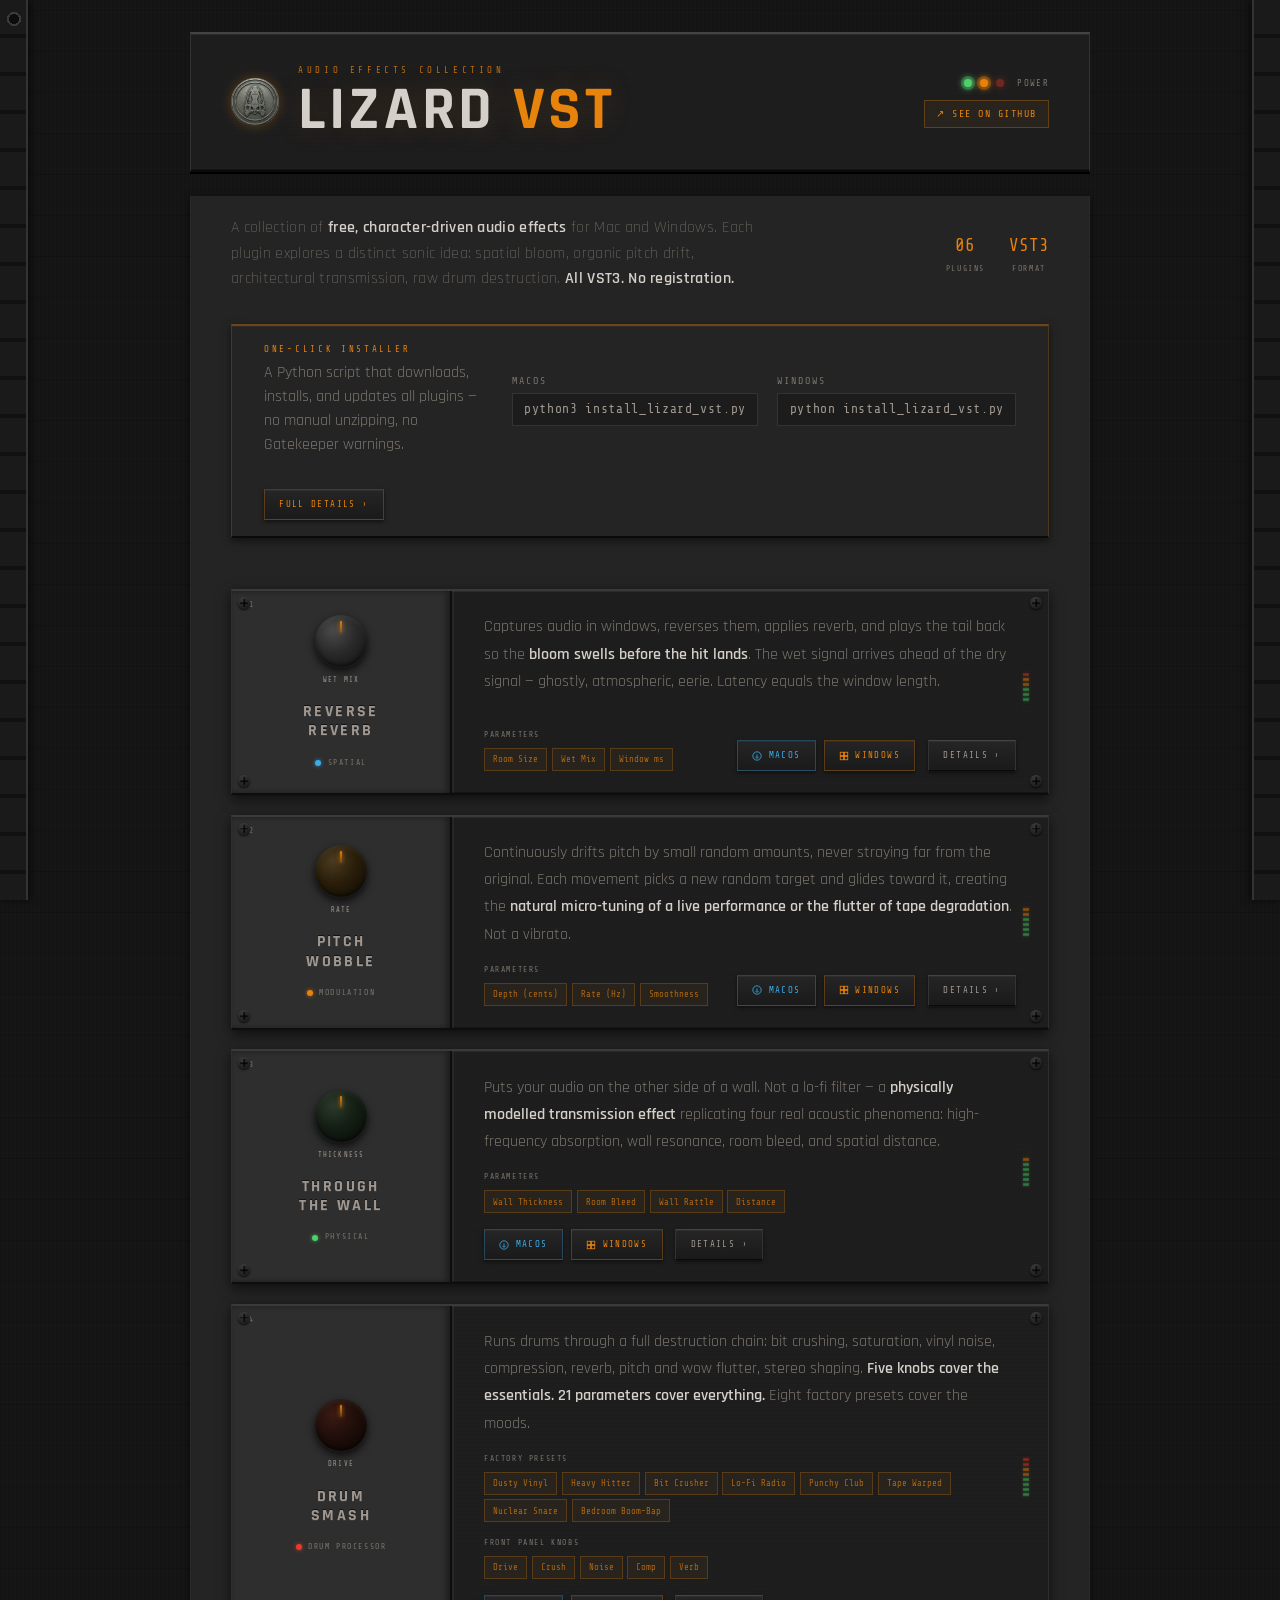
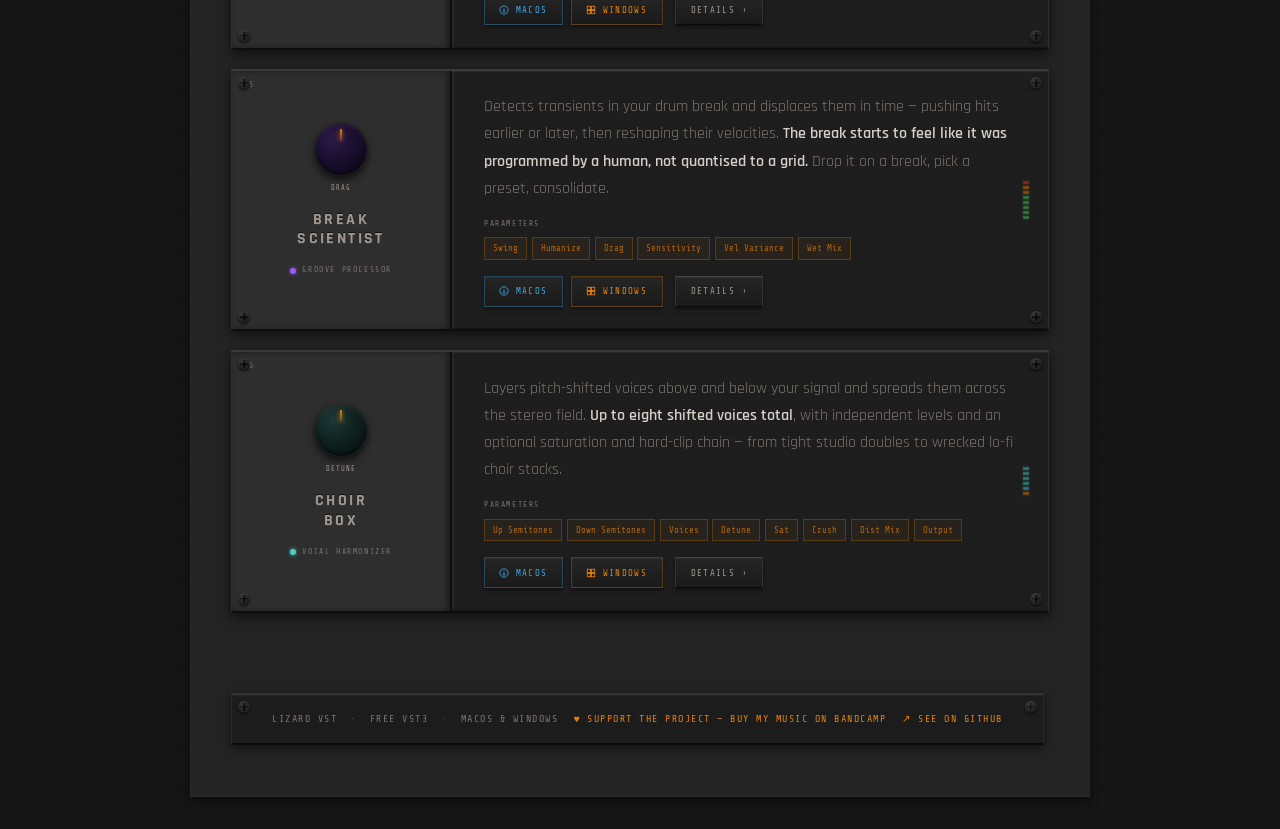
==== docs/index.html @ 20ef463e "docs: move GitHub Pages site from pages branch to docs/ on main Copies the site (index, per-plugin p" ====
<!DOCTYPE html>
<html lang="en">
<head>
  <meta charset="UTF-8" />
  <meta name="viewport" content="width=device-width, initial-scale=1.0" />
  <title>Lizard VST — Audio Effects</title>
  <link rel="preconnect" href="https://fonts.googleapis.com">
  <link href="https://fonts.googleapis.com/css2?family=Rajdhani:wght@300;400;500;600;700&family=Share+Tech+Mono&display=swap" rel="stylesheet">
  <link rel="icon" type="image/x-icon" href="assets/favicon-32.png">
  <link rel="stylesheet" href="shared.css">
  <style>
    header { margin: 2rem 0 1.5rem; }
  </style>
</head>
<body>
<div class="page">

  <header>
    <div class="nameplate">
      <div class="brand" style="display:flex;flex-direction:row;align-items:center;gap:1.2rem;">
        <img src="assets/logo.png" alt="Lizard VST" class="logo-img">
        <div style="display:flex;flex-direction:column;gap:0.2rem;">
          <span class="brand-eyebrow">Audio Effects Collection</span>
          <span class="brand-name">LIZARD<span> VST</span></span>
        </div>
      </div>
      <div class="header-right">
        <div class="led-cluster">
          <div class="led green blink"></div>
          <div class="led amber blink2"></div>
          <div class="led red"></div>
          <span style="font-family:var(--mono);font-size:9px;letter-spacing:0.15em;color:var(--text-dim);margin-left:0.3rem;">POWER</span>
        </div>
        <a class="header-link" href="https://github.com/Ricardo-Silva91/vst_playground" target="_blank">&#8599; See on GitHub</a>
      </div>
    </div>
  </header>

  <div class="intro-strip">
    <p class="intro-text">
      A collection of <strong>free, character-driven audio effects</strong> for Mac and Windows.
      Each plugin explores a distinct sonic idea: spatial bloom, organic pitch drift, architectural transmission, raw drum destruction.
      <strong>All VST3. No registration.</strong>
    </p>
    <div class="spec-row">
      <div class="spec"><span class="spec-val">06</span><span class="spec-label">Plugins</span></div>
      <div class="spec"><span class="spec-val">VST3</span><span class="spec-label">Format</span></div>
  </div>

  <div class="installer-strip">
    <div class="installer-strip-left">
      <span class="installer-strip-label">One-click installer</span>
      <span class="installer-strip-desc">A Python script that downloads, installs, and updates all plugins — no manual unzipping, no Gatekeeper warnings.</span>
    </div>
    <div class="installer-strip-cmds">
      <div class="installer-cmd"><span class="installer-cmd-os">macOS</span><code>python3 install_lizard_vst.py</code></div>
      <div class="installer-cmd"><span class="installer-cmd-os">Windows</span><code>python install_lizard_vst.py</code></div>
    </div>
    <a class="dl-btn" href="install.html" style="color:var(--led-amber);border-color:rgba(232,130,10,0.3);white-space:nowrap;align-self:center;">Full details &#8250;</a>
  </div>

  <div class="modules">

    <!-- REVERSE REVERB -->
    <div class="module">
      <div class="screw tl"></div><div class="screw tr"></div>
      <div class="screw bl"></div><div class="screw br"></div>
      <div class="module-inner">
        <div class="module-face" data-num="01">
          <div class="knob-wrap">
            <div class="knob"></div>
            <span class="knob-label">Wet Mix</span>
          </div>
          <div class="module-name-wrap">
            <div class="module-name">Reverse<br>Reverb</div>
          </div>
          <div class="cat-badge">
            <div class="cat-dot" style="background:var(--led-blue);box-shadow:0 0 4px rgba(58,172,232,0.7);"></div>
            Spatial
          </div>
        </div>
        <div class="module-content">
          <p class="module-desc">
            Captures audio in windows, reverses them, applies reverb, and plays the tail back so the <strong>bloom swells before the hit lands</strong>. The wet signal arrives ahead of the dry signal — ghostly, atmospheric, eerie. Latency equals the window length.
          </p>
          <div class="module-bottom">
            <div class="params-group">
              <p class="params-label">Parameters</p>
              <div class="params">
                <span class="param">Room Size</span>
                <span class="param">Wet Mix</span>
                <span class="param">Window ms</span>
              </div>
            </div>
            <div class="dl-row">
              <a class="dl-btn mac" href="https://github.com/Ricardo-Silva91/vst_playground/releases/download/reverse_reverb-latest/reverse_reverb.vst3_Mac.zip">
                <svg width="10" height="10" viewBox="0 0 24 24" fill="none" stroke="currentColor" stroke-width="2"><path d="M12 2a10 10 0 1 1 0 20A10 10 0 0 1 12 2z"/><path d="M12 8v8M8 14l4 4 4-4"/></svg>macOS
              </a>
              <a class="dl-btn win" href="https://github.com/Ricardo-Silva91/vst_playground/releases/download/reverse_reverb-latest/reverse_reverb.vst3_Windows.zip">
                <svg width="10" height="10" viewBox="0 0 24 24" fill="none" stroke="currentColor" stroke-width="2"><rect x="3" y="3" width="8" height="8"/><rect x="13" y="3" width="8" height="8"/><rect x="3" y="13" width="8" height="8"/><rect x="13" y="13" width="8" height="8"/></svg>Windows
              </a>
              <a class="dl-btn" href="reverse_reverb.html" style="color:var(--silk);margin-left:0.3rem;">Details &#8250;</a>
            </div>
          </div>
        </div>
      </div>
      <div class="vu-wrap">
        <div class="vu-seg on-red"></div>
        <div class="vu-seg on-amber"></div>
        <div class="vu-seg on-amber"></div>
        <div class="vu-seg on-green"></div>
        <div class="vu-seg on-green"></div>
        <div class="vu-seg on-green"></div>
        <div class="vu-seg"></div>
        <div class="vu-seg"></div>
      </div>
    </div>

    <!-- PITCH WOBBLE -->
    <div class="module">
      <div class="screw tl"></div><div class="screw tr"></div>
      <div class="screw bl"></div><div class="screw br"></div>
      <div class="module-inner">
        <div class="module-face" data-num="02">
          <div class="knob-wrap">
            <div class="knob" style="background:radial-gradient(circle at 35% 30%,#4a3a20 0%,#2a1e0a 45%,#0d0a04 100%);"></div>
            <span class="knob-label">Rate</span>
          </div>
          <div class="module-name-wrap">
            <div class="module-name">Pitch<br>Wobble</div>
          </div>
          <div class="cat-badge">
            <div class="cat-dot" style="background:var(--led-amber);box-shadow:0 0 4px rgba(232,130,10,0.7);"></div>
            Modulation
          </div>
        </div>
        <div class="module-content">
          <p class="module-desc">
            Continuously drifts pitch by small random amounts, never straying far from the original. Each movement picks a new random target and glides toward it, creating the <strong>natural micro-tuning of a live performance or the flutter of tape degradation</strong>. Not a vibrato.
          </p>
          <div class="module-bottom">
            <div class="params-group">
              <p class="params-label">Parameters</p>
              <div class="params">
                <span class="param">Depth (cents)</span>
                <span class="param">Rate (Hz)</span>
                <span class="param">Smoothness</span>
              </div>
            </div>
            <div class="dl-row">
              <a class="dl-btn mac" href="https://github.com/Ricardo-Silva91/vst_playground/releases/download/pitch_wobble-latest/pitch_wobble.vst3_Mac.zip">
                <svg width="10" height="10" viewBox="0 0 24 24" fill="none" stroke="currentColor" stroke-width="2"><path d="M12 2a10 10 0 1 1 0 20A10 10 0 0 1 12 2z"/><path d="M12 8v8M8 14l4 4 4-4"/></svg>macOS
              </a>
              <a class="dl-btn win" href="https://github.com/Ricardo-Silva91/vst_playground/releases/download/pitch_wobble-latest/pitch_wobble.vst3_Windows.zip">
                <svg width="10" height="10" viewBox="0 0 24 24" fill="none" stroke="currentColor" stroke-width="2"><rect x="3" y="3" width="8" height="8"/><rect x="13" y="3" width="8" height="8"/><rect x="3" y="13" width="8" height="8"/><rect x="13" y="13" width="8" height="8"/></svg>Windows
              </a>
              <a class="dl-btn" href="pitch_wobble.html" style="color:var(--silk);margin-left:0.3rem;">Details &#8250;</a>
            </div>
          </div>
        </div>
      </div>
      <div class="vu-wrap">
        <div class="vu-seg"></div>
        <div class="vu-seg on-amber"></div>
        <div class="vu-seg on-amber"></div>
        <div class="vu-seg on-green"></div>
        <div class="vu-seg on-green"></div>
        <div class="vu-seg on-green"></div>
        <div class="vu-seg on-green"></div>
        <div class="vu-seg"></div>
      </div>
    </div>

    <!-- THROUGH THE WALL -->
    <div class="module">
      <div class="screw tl"></div><div class="screw tr"></div>
      <div class="screw bl"></div><div class="screw br"></div>
      <div class="module-inner">
        <div class="module-face" data-num="03">
          <div class="knob-wrap">
            <div class="knob" style="background:radial-gradient(circle at 35% 30%,#2a3a2a 0%,#141e14 45%,#060c06 100%);"></div>
            <span class="knob-label">Thickness</span>
          </div>
          <div class="module-name-wrap">
            <div class="module-name">Through<br>the Wall</div>
          </div>
          <div class="cat-badge">
            <div class="cat-dot" style="background:var(--led-green);box-shadow:0 0 4px rgba(78,207,106,0.7);"></div>
            Physical
          </div>
        </div>
        <div class="module-content">
          <p class="module-desc">
            Puts your audio on the other side of a wall. Not a lo-fi filter — a <strong>physically modelled transmission effect</strong> replicating four real acoustic phenomena: high-frequency absorption, wall resonance, room bleed, and spatial distance.
          </p>
          <div class="module-bottom">
            <div class="params-group">
              <p class="params-label">Parameters</p>
              <div class="params">
                <span class="param">Wall Thickness</span>
                <span class="param">Room Bleed</span>
                <span class="param">Wall Rattle</span>
                <span class="param">Distance</span>
              </div>
            </div>
            <div class="dl-row">
              <a class="dl-btn mac" href="https://github.com/Ricardo-Silva91/vst_playground/releases/download/through_the_wall-latest/Through_The_Wall.vst3_Mac.zip">
                <svg width="10" height="10" viewBox="0 0 24 24" fill="none" stroke="currentColor" stroke-width="2"><path d="M12 2a10 10 0 1 1 0 20A10 10 0 0 1 12 2z"/><path d="M12 8v8M8 14l4 4 4-4"/></svg>macOS
              </a>
              <a class="dl-btn win" href="https://github.com/Ricardo-Silva91/vst_playground/releases/download/through_the_wall-latest/Through_The_Wall.vst3_Windows.zip">
                <svg width="10" height="10" viewBox="0 0 24 24" fill="none" stroke="currentColor" stroke-width="2"><rect x="3" y="3" width="8" height="8"/><rect x="13" y="3" width="8" height="8"/><rect x="3" y="13" width="8" height="8"/><rect x="13" y="13" width="8" height="8"/></svg>Windows
              </a>
              <a class="dl-btn" href="through_the_wall.html" style="color:var(--silk);margin-left:0.3rem;">Details &#8250;</a>
            </div>
          </div>
        </div>
      </div>
      <div class="vu-wrap">
        <div class="vu-seg"></div>
        <div class="vu-seg"></div>
        <div class="vu-seg on-amber"></div>
        <div class="vu-seg on-green"></div>
        <div class="vu-seg on-green"></div>
        <div class="vu-seg on-green"></div>
        <div class="vu-seg on-green"></div>
        <div class="vu-seg on-green"></div>
      </div>
    </div>

    <!-- DRUM SMASH -->
    <div class="module">
      <div class="screw tl"></div><div class="screw tr"></div>
      <div class="screw bl"></div><div class="screw br"></div>
      <div class="module-inner">
        <div class="module-face" data-num="04">
          <div class="knob-wrap">
            <div class="knob" style="background:radial-gradient(circle at 35% 30%,#3a1a14 0%,#200e0a 45%,#0a0504 100%);"></div>
            <span class="knob-label">Drive</span>
          </div>
          <div class="module-name-wrap">
            <div class="module-name">Drum<br>Smash</div>
          </div>
          <div class="cat-badge">
            <div class="cat-dot" style="background:var(--led-red);box-shadow:0 0 4px rgba(232,58,42,0.8);"></div>
            Drum Processor
          </div>
        </div>
        <div class="module-content">
          <p class="module-desc">
            Runs drums through a full destruction chain: bit crushing, saturation, vinyl noise, compression, reverb, pitch and wow flutter, stereo shaping. <strong>Five knobs cover the essentials. 21 parameters cover everything.</strong> Eight factory presets cover the moods.
          </p>
          <div class="module-bottom">
            <div class="params-group">
              <p class="params-label">Factory Presets</p>
              <div class="presets">
                <span class="preset">Dusty Vinyl</span>
                <span class="preset">Heavy Hitter</span>
                <span class="preset">Bit Crusher</span>
                <span class="preset">Lo-Fi Radio</span>
                <span class="preset">Punchy Club</span>
                <span class="preset">Tape Warped</span>
                <span class="preset">Nuclear Snare</span>
                <span class="preset">Bedroom Boom-Bap</span>
              </div>
              <p class="params-label" style="margin-top:0.5rem;">Front Panel Knobs</p>
              <div class="params">
                <span class="param">Drive</span>
                <span class="param">Crush</span>
                <span class="param">Noise</span>
                <span class="param">Comp</span>
                <span class="param">Verb</span>
              </div>
            </div>
            <div class="dl-row">
              <a class="dl-btn mac" href="https://github.com/Ricardo-Silva91/vst_playground/releases/download/drum_smash-latest/Drum_Smash.vst3_Mac.zip">
                <svg width="10" height="10" viewBox="0 0 24 24" fill="none" stroke="currentColor" stroke-width="2"><path d="M12 2a10 10 0 1 1 0 20A10 10 0 0 1 12 2z"/><path d="M12 8v8M8 14l4 4 4-4"/></svg>macOS
              </a>
              <a class="dl-btn win" href="https://github.com/Ricardo-Silva91/vst_playground/releases/download/drum_smash-latest/Drum_Smash.vst3_Windows.zip">
                <svg width="10" height="10" viewBox="0 0 24 24" fill="none" stroke="currentColor" stroke-width="2"><rect x="3" y="3" width="8" height="8"/><rect x="13" y="3" width="8" height="8"/><rect x="3" y="13" width="8" height="8"/><rect x="13" y="13" width="8" height="8"/></svg>Windows
              </a>
              <a class="dl-btn" href="drum_smash.html" style="color:var(--silk);margin-left:0.3rem;">Details &#8250;</a>
            </div>
          </div>
        </div>
      </div>
      <div class="vu-wrap">
        <div class="vu-seg on-red"></div>
        <div class="vu-seg on-red"></div>
        <div class="vu-seg on-amber"></div>
        <div class="vu-seg on-amber"></div>
        <div class="vu-seg on-green"></div>
        <div class="vu-seg on-green"></div>
        <div class="vu-seg on-green"></div>
        <div class="vu-seg on-green"></div>
      </div>
    </div>

    <!-- BREAK SCIENTIST -->
    <div class="module">
      <div class="screw tl"></div><div class="screw tr"></div>
      <div class="screw bl"></div><div class="screw br"></div>
      <div class="module-inner">
        <div class="module-face" data-num="05">
          <div class="knob-wrap">
            <div class="knob" style="background:radial-gradient(circle at 35% 30%,#2e1a4a 0%,#1a0e2e 45%,#0a0614 100%);"></div>
            <span class="knob-label">Drag</span>
          </div>
          <div class="module-name-wrap">
            <div class="module-name">Break<br>Scientist</div>
          </div>
          <div class="cat-badge">
            <div class="cat-dot" style="background:#9b59f5;box-shadow:0 0 4px rgba(155,89,245,0.8);"></div>
            Groove Processor
          </div>
        </div>
        <div class="module-content">
          <p class="module-desc">
            Detects transients in your drum break and displaces them in time — pushing hits earlier or later, then reshaping their velocities. <strong>The break starts to feel like it was programmed by a human, not quantised to a grid.</strong> Drop it on a break, pick a preset, consolidate.
          </p>
          <div class="module-bottom">
            <div class="params-group">
              <p class="params-label">Parameters</p>
              <div class="params">
                <span class="param">Swing</span>
                <span class="param">Humanize</span>
                <span class="param">Drag</span>
                <span class="param">Sensitivity</span>
                <span class="param">Vel Variance</span>
                <span class="param">Wet Mix</span>
              </div>
            </div>
            <div class="dl-row">
              <a class="dl-btn mac" href="https://github.com/Ricardo-Silva91/vst_playground/releases/download/break_scientist-latest/Break_Scientist.vst3_Mac.zip">
                <svg width="10" height="10" viewBox="0 0 24 24" fill="none" stroke="currentColor" stroke-width="2"><path d="M12 2a10 10 0 1 1 0 20A10 10 0 0 1 12 2z"/><path d="M12 8v8M8 14l4 4 4-4"/></svg>macOS
              </a>
              <a class="dl-btn win" href="https://github.com/Ricardo-Silva91/vst_playground/releases/download/break_scientist-latest/Break_Scientist.vst3_Windows.zip">
                <svg width="10" height="10" viewBox="0 0 24 24" fill="none" stroke="currentColor" stroke-width="2"><rect x="3" y="3" width="8" height="8"/><rect x="13" y="3" width="8" height="8"/><rect x="3" y="13" width="8" height="8"/><rect x="13" y="13" width="8" height="8"/></svg>Windows
              </a>
              <a class="dl-btn" href="break_scientist.html" style="color:var(--silk);margin-left:0.3rem;">Details &#8250;</a>
            </div>
          </div>
        </div>
      </div>
      <div class="vu-wrap">
        <div class="vu-seg on-red"></div>
        <div class="vu-seg on-amber"></div>
        <div class="vu-seg on-amber"></div>
        <div class="vu-seg on-green"></div>
        <div class="vu-seg on-green"></div>
        <div class="vu-seg on-green"></div>
        <div class="vu-seg on-green"></div>
        <div class="vu-seg on-green"></div>
      </div>
    </div>


    <!-- CHOIR BOX -->
    <div class="module">
      <div class="screw tl"></div><div class="screw tr"></div>
      <div class="screw bl"></div><div class="screw br"></div>
      <div class="module-inner">
        <div class="module-face" data-num="06">
          <div class="knob-wrap">
            <div class="knob" style="background:radial-gradient(circle at 35% 30%,#1e3a38 0%,#0f211f 45%,#050f0e 100%);"></div>
            <span class="knob-label">Detune</span>
          </div>
          <div class="module-name-wrap">
            <div class="module-name">Choir<br>Box</div>
          </div>
          <div class="cat-badge">
            <div class="cat-dot" style="background:#4ecdc4;box-shadow:0 0 4px rgba(78,205,196,0.8);"></div>
            Vocal Harmonizer
          </div>
        </div>
        <div class="module-content">
          <p class="module-desc">
            Layers pitch-shifted voices above and below your signal and spreads them across the stereo field. <strong>Up to eight shifted voices total</strong>, with independent levels and an optional saturation and hard-clip chain — from tight studio doubles to wrecked lo-fi choir stacks.
          </p>
          <div class="module-bottom">
            <div class="params-group">
              <p class="params-label">Parameters</p>
              <div class="params">
                <span class="param">Up Semitones</span>
                <span class="param">Down Semitones</span>
                <span class="param">Voices</span>
                <span class="param">Detune</span>
                <span class="param">Sat</span>
                <span class="param">Crush</span>
                <span class="param">Dist Mix</span>
                <span class="param">Output</span>
              </div>
            </div>
            <div class="dl-row">
              <a class="dl-btn mac" href="https://github.com/Ricardo-Silva91/vst_playground/releases/download/choir_box-latest/Choir_Box.vst3_Mac.zip">
                <svg width="10" height="10" viewBox="0 0 24 24" fill="none" stroke="currentColor" stroke-width="2"><path d="M12 2a10 10 0 1 1 0 20A10 10 0 0 1 12 2z"/><path d="M12 8v8M8 14l4 4 4-4"/></svg>macOS
              </a>
              <a class="dl-btn win" href="https://github.com/Ricardo-Silva91/vst_playground/releases/download/choir_box-latest/Choir_Box.vst3_Windows.zip">
                <svg width="10" height="10" viewBox="0 0 24 24" fill="none" stroke="currentColor" stroke-width="2"><rect x="3" y="3" width="8" height="8"/><rect x="13" y="3" width="8" height="8"/><rect x="3" y="13" width="8" height="8"/><rect x="13" y="13" width="8" height="8"/></svg>Windows
              </a>
              <a class="dl-btn" href="choir_box.html" style="color:var(--silk);margin-left:0.3rem;">Details &#8250;</a>
            </div>
          </div>
        </div>
      </div>
      <div class="vu-wrap">
        <div class="vu-seg"></div>
        <div class="vu-seg" style="background:#4ecdc4;box-shadow:0 0 3px rgba(78,205,196,0.6);border-color:#3aafa8;"></div>
        <div class="vu-seg" style="background:#4ecdc4;box-shadow:0 0 3px rgba(78,205,196,0.6);border-color:#3aafa8;"></div>
        <div class="vu-seg" style="background:#4ecdc4;box-shadow:0 0 3px rgba(78,205,196,0.6);border-color:#3aafa8;"></div>
        <div class="vu-seg" style="background:#4ecdc4;box-shadow:0 0 3px rgba(78,205,196,0.6);border-color:#3aafa8;"></div>
        <div class="vu-seg" style="background:#4ecdc4;box-shadow:0 0 3px rgba(78,205,196,0.6);border-color:#3aafa8;"></div>
        <div class="vu-seg on-amber"></div>
        <div class="vu-seg"></div>
      </div>
    </div>

  </div><!-- /modules -->

  <footer>
    <div class="screw tl"></div><div class="screw tr"></div>
    <span class="footer-text">Lizard VST &nbsp;&#183;&nbsp; Free VST3 &nbsp;&#183;&nbsp; macOS &amp; Windows</span>
    <a class="footer-link" href="https://mrgloomy.bandcamp.com/" target="_blank">&#9829; Support the project — buy my music on Bandcamp</a>
    <a class="footer-link" href="https://github.com/Ricardo-Silva91/vst_playground" target="_blank">&#8599; See on GitHub</a>
  </footer>

</div>
</body>
</html>
---- docs/shared.css ----
/* ============================================================
   shared.css — Lizard VST
   Common styles for index and all plugin detail pages.
   Per-plugin accent color is set via --accent in each page's
   own <style> block, along with knob tint overrides.
   ============================================================ */

*, *::before, *::after { box-sizing: border-box; margin: 0; padding: 0; }

/* ── DESIGN TOKENS ── */
:root {
  --chassis:   #141414;
  --panel:     #1c1c1c;
  --panel-lt:  #242424;
  --metal:     #2e2e2e;
  --metal-hi:  #3d3d3d;
  --edge:      #0a0a0a;
  --led-amber: #e8820a;
  --led-green: #4ecf6a;
  --led-red:   #e83a2a;
  --led-blue:  #3aace8;
  --text:      #d4cfc8;
  --text-dim:  #7a746c;
  --silk:      #a09890;
  --mono:      'Share Tech Mono', monospace;
  --sans:      'Rajdhani', sans-serif;
  /* --accent and --accent-rgb set per page */
}

/* ── BASE ── */
html { scroll-behavior: smooth; }

body {
  background: var(--chassis);
  color: var(--text);
  font-family: var(--sans);
  font-size: 16px;
  line-height: 1.6;
  overflow-x: hidden;
  background-image:
    repeating-linear-gradient(90deg, transparent, transparent 2px, rgba(255,255,255,0.008) 2px, rgba(255,255,255,0.008) 4px),
    repeating-linear-gradient(0deg, transparent, transparent 40px, rgba(0,0,0,0.15) 40px, rgba(0,0,0,0.15) 41px);
}

/* ── RACK RAILS ── */
body::before, body::after {
  content: ''; position: fixed; top: 0; bottom: 0; width: 28px;
  background: repeating-linear-gradient(180deg, #1a1a1a 0px, #1a1a1a 34px, #111 34px, #111 38px);
  z-index: 100;
}
body::before {
  left: 0; border-right: 2px solid #333; box-shadow: 2px 0 8px rgba(0,0,0,0.6);
  background-image:
    radial-gradient(circle at 14px 19px, #0d0d0d 5px, transparent 5px),
    radial-gradient(circle at 14px 19px, #3a3a3a 7px, transparent 7px),
    repeating-linear-gradient(180deg, #1a1a1a 0px, #1a1a1a 34px, #111 34px, #111 38px);
}
body::after { right: 0; border-left: 2px solid #333; box-shadow: -2px 0 8px rgba(0,0,0,0.6); }

/* ── PAGE WRAPPER ── */
.page { max-width: 1000px; margin: 0 auto; padding: 0 50px; }

/* ── SCREWS ── */
.screw {
  position: absolute; width: 12px; height: 12px; border-radius: 50%;
  background: radial-gradient(circle at 40% 35%, #3a3a3a, #111);
  box-shadow: 0 1px 2px rgba(0,0,0,0.8), inset 0 1px 0 rgba(255,255,255,0.08); z-index: 2;
}
.screw::before, .screw::after { content: ''; position: absolute; background: rgba(0,0,0,0.7); border-radius: 1px; }
.screw::before { top: 50%; left: 2px; right: 2px; height: 1.5px; transform: translateY(-50%); }
.screw::after  { left: 50%; top: 2px; bottom: 2px; width: 1.5px; transform: translateX(-50%); }
.screw.tl { top: 6px; left: 6px; }  .screw.tr { top: 6px; right: 6px; }
.screw.bl { bottom: 6px; left: 6px; } .screw.br { bottom: 6px; right: 6px; }

/* ── DOWNLOAD BUTTONS ── */
.dl-btn {
  display: inline-flex; align-items: center; gap: 0.4rem;
  font-family: var(--mono); font-size: 9px; letter-spacing: 0.15em; text-transform: uppercase;
  text-decoration: none; padding: 0.45rem 0.9rem;
  border: 1px solid #333; border-top-color: #444; border-bottom-color: #0a0a0a;
  background: linear-gradient(180deg, #252525, #1a1a1a); color: var(--text-dim);
  box-shadow: 0 2px 4px rgba(0,0,0,0.5), inset 0 1px 0 rgba(255,255,255,0.04);
  transition: all 0.15s;
}
.dl-btn:hover { transform: translateY(-1px); box-shadow: 0 4px 8px rgba(0,0,0,0.6); }
.dl-btn:active { transform: translateY(1px); }
.dl-btn.mac { color: var(--led-blue); border-color: rgba(58,172,232,0.3); }
.dl-btn.mac:hover { background: linear-gradient(180deg, #1e2a30, #141e24); box-shadow: 0 4px 8px rgba(0,0,0,0.6), 0 0 8px rgba(58,172,232,0.15); }
.dl-btn.win { color: var(--led-amber); border-color: rgba(232,130,10,0.3); }
.dl-btn.win:hover { background: linear-gradient(180deg, #2a2010, #1a1408); box-shadow: 0 4px 8px rgba(0,0,0,0.6), 0 0 8px rgba(232,130,10,0.2); }

/* ── FOOTER ── */
footer {
  background: var(--panel);
  border: 1px solid #2a2a2a; border-top: 2px solid #333; border-bottom: 2px solid #0a0a0a;
  box-shadow: 0 3px 10px rgba(0,0,0,0.5), inset 0 1px 0 rgba(255,255,255,0.04);
  padding: 1rem 2.5rem;
  display: flex; justify-content: space-between; align-items: center; flex-wrap: wrap; gap: 1rem;
  margin: 1rem 0 2rem; position: relative;
}
.footer-text { font-family: var(--mono); font-size: 10px; letter-spacing: 0.15em; text-transform: uppercase; color: var(--text-dim); }
.footer-link { font-family: var(--mono); font-size: 10px; letter-spacing: 0.15em; text-transform: uppercase; color: var(--led-amber); text-decoration: none; transition: color 0.2s; }
.footer-link:hover { color: var(--text); }

/* ── CAT DOT ── */
.cat-dot { width: 6px; height: 6px; border-radius: 50%; flex-shrink: 0; }

/* ── VU METER ── */
.vu-seg { width: 6px; height: 3px; background: #1a1a1a; border: 1px solid #222; }
.vu-seg.on-green { background: var(--led-green); box-shadow: 0 0 3px rgba(78,207,106,0.6); border-color: #3aaf52; }
.vu-seg.on-amber { background: var(--led-amber); box-shadow: 0 0 3px rgba(232,130,10,0.6); border-color: #c96e08; }
.vu-seg.on-red   { background: var(--led-red);   box-shadow: 0 0 3px rgba(232,58,42,0.5);  border-color: #c02a1e; }

/* ════════════════════════════════════════════════════════════
   INDEX PAGE STYLES
   ════════════════════════════════════════════════════════════ */

.nameplate {
  background: var(--panel);
  border: 1px solid #333; border-top: 2px solid #444; border-bottom: 2px solid #0a0a0a;
  box-shadow: 0 2px 0 #000, inset 0 1px 0 rgba(255,255,255,0.06), inset 0 -1px 0 rgba(0,0,0,0.4);
  padding: 1.8rem 2.5rem;
  display: flex; justify-content: space-between; align-items: center;
  position: relative; overflow: hidden;
}
.nameplate::before {
  content: ''; position: absolute; inset: 0;
  background: repeating-linear-gradient(0deg, transparent, transparent 1px, rgba(255,255,255,0.012) 1px, rgba(255,255,255,0.012) 2px);
  pointer-events: none;
}
.brand { display: flex; flex-direction: row; align-items: center; gap: 1.2rem; }
.brand-eyebrow { font-family: var(--mono); font-size: 9px; letter-spacing: 0.4em; text-transform: uppercase; color: var(--led-amber); opacity: 0.8; }
.brand-name {
  font-family: var(--sans); font-weight: 700; font-size: clamp(2rem, 5vw, 3.8rem);
  letter-spacing: 0.06em; text-transform: uppercase; color: var(--text);
  line-height: 1; text-shadow: 0 0 30px rgba(232,130,10,0.15);
}
.brand-name span { color: var(--led-amber); }
.header-right { display: flex; flex-direction: column; align-items: flex-end; gap: 0.6rem; }
.led-cluster { display: flex; gap: 0.5rem; align-items: center; }
.led { width: 8px; height: 8px; border-radius: 50%; position: relative; }
.led::after { content: ''; position: absolute; inset: -3px; border-radius: 50%; opacity: 0.3; }
.led.amber { background: var(--led-amber); box-shadow: 0 0 6px 2px rgba(232,130,10,0.7); }
.led.amber::after { background: var(--led-amber); }
.led.green { background: var(--led-green); box-shadow: 0 0 6px 2px rgba(78,207,106,0.7); }
.led.green::after { background: var(--led-green); }
.led.red { background: var(--led-red); box-shadow: 0 0 6px 2px rgba(232,58,42,0.5); opacity: 0.4; }
.led.blink  { animation: blink 2.4s ease-in-out infinite; }
.led.blink2 { animation: blink 1.8s 0.6s ease-in-out infinite; }
@keyframes blink { 0%, 90%, 100% { opacity: 1; } 95% { opacity: 0.2; } }
.header-link {
  font-family: var(--mono); font-size: 10px; letter-spacing: 0.15em; text-transform: uppercase;
  color: var(--led-amber); text-decoration: none;
  border: 1px solid rgba(232,130,10,0.3); padding: 0.3rem 0.7rem;
  transition: all 0.2s; background: rgba(232,130,10,0.05);
}
.header-link:hover { background: rgba(232,130,10,0.12); border-color: var(--led-amber); box-shadow: 0 0 10px rgba(232,130,10,0.2); }

.intro-strip {
  background: var(--panel-lt); border: 1px solid #2a2a2a; border-top: none;
  padding: 1.2rem 2.5rem; display: flex; justify-content: space-between;
  align-items: center; gap: 2rem; flex-wrap: wrap;
  box-shadow: 0 3px 8px rgba(0,0,0,0.5); margin-bottom: 2rem;
}
.intro-text { font-family: var(--sans); font-weight: 300; font-size: 1rem; color: var(--text-dim); max-width: 550px; letter-spacing: 0.02em; }
.intro-text strong { color: var(--text); font-weight: 600; }
.spec-row { display: flex; gap: 1.5rem; flex-shrink: 0; }
.spec { display: flex; flex-direction: column; align-items: center; gap: 0.2rem; }
.spec-val { font-family: var(--mono); font-size: 1.1rem; color: var(--led-amber); }
.spec-label { font-family: var(--mono); font-size: 8px; letter-spacing: 0.2em; text-transform: uppercase; color: var(--text-dim); }

/* ── INSTALLER STRIP ── */
.installer-strip {
  background: var(--panel-lt); border: 1px solid rgba(232,130,10,0.2);
  border-top: 2px solid rgba(232,130,10,0.35); border-bottom: 2px solid #0a0a0a;
  padding: 1rem 2rem; margin-bottom: 1.2rem;
  display: flex; align-items: center; gap: 2rem; flex-wrap: wrap;
  box-shadow: 0 3px 8px rgba(0,0,0,0.5), inset 0 1px 0 rgba(232,130,10,0.06);
}
.installer-strip-left { display: flex; flex-direction: column; gap: 0.3rem; flex: 1; min-width: 200px; }
.installer-strip-label {
  font-family: var(--mono); font-size: 9px; letter-spacing: 0.3em; text-transform: uppercase;
  color: var(--led-amber);
}
.installer-strip-desc { font-size: 1rem; color: var(--text-dim); line-height: 1.5; }
.installer-strip-cmds { display: flex; gap: 1.2rem; flex-shrink: 0; flex-wrap: wrap; }
.installer-cmd {
  display: flex; flex-direction: column; gap: 0.25rem;
}
.installer-cmd-os {
  font-family: var(--mono); font-size: 10px; letter-spacing: 0.2em; text-transform: uppercase;
  color: var(--text-dim);
}
.installer-cmd code {
  font-family: var(--mono); font-size: 13px; color: var(--silk);
  background: var(--panel); border: 1px solid #333;
  padding: 0.3rem 0.7rem; letter-spacing: 0.05em;
}

.modules { display: flex; flex-direction: column; gap: 1.2rem; margin-bottom: 2rem; }
.module {
  background: var(--panel); border: 1px solid #2e2e2e; border-top: 2px solid #3a3a3a; border-bottom: 2px solid #0d0d0d;
  box-shadow: 0 4px 12px rgba(0,0,0,0.6), inset 0 1px 0 rgba(255,255,255,0.05), inset 0 -1px 0 rgba(0,0,0,0.3);
  position: relative; overflow: hidden; transition: box-shadow 0.3s;
}
.module:hover {
  box-shadow: 0 6px 20px rgba(0,0,0,0.7), 0 0 0 1px rgba(232,130,10,0.15), inset 0 1px 0 rgba(255,255,255,0.07), inset 0 -1px 0 rgba(0,0,0,0.3);
}
.module::before {
  content: ''; position: absolute; inset: 0;
  background: repeating-linear-gradient(0deg, transparent, transparent 1px, rgba(255,255,255,0.01) 1px, rgba(255,255,255,0.01) 2px);
  pointer-events: none; z-index: 0;
}
.module-inner { position: relative; z-index: 1; display: grid; grid-template-columns: 220px 1fr; min-height: 140px; }
.module-face {
  background: var(--metal); border-right: 2px solid #0d0d0d;
  box-shadow: inset -3px 0 6px rgba(0,0,0,0.4), 2px 0 0 rgba(255,255,255,0.04);
  padding: 1.5rem 1.2rem; display: flex; flex-direction: column;
  align-items: center; justify-content: center; gap: 1rem; position: relative;
}
.module-face::before {
  content: attr(data-num); position: absolute; top: 0.5rem; left: 0.7rem;
  font-family: var(--mono); font-size: 8px; color: var(--text-dim); letter-spacing: 0.2em;
}
.knob-wrap { display: flex; flex-direction: column; align-items: center; gap: 0.5rem; }
.knob {
  width: 52px; height: 52px; border-radius: 50%; position: relative; cursor: pointer;
  background: radial-gradient(circle at 35% 30%, #4a4a4a 0%, #2a2a2a 45%, #111 100%);
  box-shadow: 0 4px 8px rgba(0,0,0,0.8), 0 1px 0 rgba(255,255,255,0.1), inset 0 -2px 4px rgba(0,0,0,0.6), inset 0 2px 4px rgba(255,255,255,0.08);
  transition: transform 0.15s;
}
.knob:hover { transform: rotate(15deg) scale(1.05); }
.knob::after {
  content: ''; position: absolute; top: 6px; left: 50%; transform: translateX(-50%);
  width: 2px; height: 12px;
  background: linear-gradient(180deg, var(--led-amber), rgba(232,130,10,0.3));
  border-radius: 1px; box-shadow: 0 0 4px rgba(232,130,10,0.8);
}
.knob::before {
  content: ''; position: absolute; inset: -5px; border-radius: 50%;
  background: conic-gradient(var(--led-amber) 0deg 210deg, #222 210deg 360deg);
  opacity: 0.25; z-index: -1;
}
.knob-label { font-family: var(--mono); font-size: 8px; letter-spacing: 0.2em; text-transform: uppercase; color: var(--silk); text-align: center; }
.cat-badge { display: flex; align-items: center; gap: 0.4rem; font-family: var(--mono); font-size: 8px; letter-spacing: 0.2em; text-transform: uppercase; color: var(--text-dim); }
.module-name-wrap { text-align: center; }
.module-name { font-family: var(--sans); font-weight: 700; font-size: 1rem; letter-spacing: 0.15em; text-transform: uppercase; color: var(--silk); line-height: 1.2; text-shadow: 0 1px 0 rgba(255,255,255,0.07), 0 -1px 0 rgba(0,0,0,0.6); }
.module-content { padding: 1.4rem 2rem; display: flex; flex-direction: column; justify-content: space-between; gap: 1rem; position: relative; }
.module-desc { font-size: 1rem; color: var(--text-dim); line-height: 1.7; }
.module-desc strong { color: var(--text); font-weight: 600; }
.module-bottom { display: flex; justify-content: space-between; align-items: flex-end; gap: 1rem; flex-wrap: wrap; }
.params-group { display: flex; flex-direction: column; gap: 0.4rem; }
.params-label { font-family: var(--mono); font-size: 8px; letter-spacing: 0.2em; text-transform: uppercase; color: var(--text-dim); }
.params { display: flex; flex-wrap: wrap; gap: 0.3rem; }
.param { font-family: var(--mono); font-size: 9px; padding: 0.2rem 0.5rem; border: 1px solid rgba(232,130,10,0.25); color: rgba(232,130,10,0.7); background: rgba(232,130,10,0.05); }
.presets { display: flex; flex-wrap: wrap; gap: 0.3rem; }
.preset { font-family: var(--mono); font-size: 9px; padding: 0.2rem 0.5rem; border: 1px solid rgba(232,130,10,0.25); color: rgba(232,130,10,0.7); background: rgba(232,130,10,0.05); }
.dl-row { display: flex; gap: 0.5rem; flex-shrink: 0; align-items: flex-end; }
.vu-wrap { position: absolute; right: 1.2rem; top: 50%; transform: translateY(-50%); display: flex; flex-direction: column; gap: 2px; opacity: 0.5; }

/* ════════════════════════════════════════════════════════════
   PLUGIN DETAIL PAGE STYLES
   ════════════════════════════════════════════════════════════ */

.nav {
  margin: 1.5rem 0 0; padding: 0.6rem 1.2rem;
  background: var(--panel); border: 1px solid #2a2a2a; border-top: 2px solid #333; border-bottom: 2px solid #0a0a0a;
  display: flex; align-items: center; gap: 0.8rem;
  font-family: var(--mono); font-size: 9px; letter-spacing: 0.15em; text-transform: uppercase; color: var(--text-dim);
}
.nav a { color: var(--led-amber); text-decoration: none; transition: color 0.2s; }
.nav a:hover { color: var(--text); }
.nav .sep { opacity: 0.3; }

.hero {
  margin: 1rem 0; background: var(--panel);
  border: 1px solid #333; border-top: 2px solid #444; border-bottom: 2px solid #0a0a0a;
  box-shadow: 0 4px 16px rgba(0,0,0,0.7), inset 0 1px 0 rgba(255,255,255,0.06);
  position: relative; overflow: hidden;
}
.hero::before {
  content: ''; position: absolute; inset: 0;
  background: repeating-linear-gradient(0deg, transparent, transparent 1px, rgba(255,255,255,0.012) 1px, rgba(255,255,255,0.012) 2px);
  pointer-events: none;
}
.hero-inner { display: grid; grid-template-columns: 260px 1fr; min-height: 180px; }
.hero-face {
  background: var(--metal); border-right: 2px solid #0d0d0d;
  box-shadow: inset -3px 0 6px rgba(0,0,0,0.4), 2px 0 0 rgba(255,255,255,0.04);
  padding: 2rem 1.5rem; display: flex; flex-direction: column; justify-content: space-between; position: relative;
}
.hero-num { font-family: var(--mono); font-size: 8px; letter-spacing: 0.2em; color: var(--text-dim); }
.hero-title { font-family: var(--sans); font-weight: 700; font-size: 2.2rem; letter-spacing: 0.1em; text-transform: uppercase; color: var(--silk); text-shadow: 0 1px 0 rgba(255,255,255,0.07), 0 -1px 0 rgba(0,0,0,0.6); line-height: 1.1; }
.hero-cat { display: flex; align-items: center; gap: 0.5rem; font-family: var(--mono); font-size: 9px; letter-spacing: 0.2em; color: var(--text-dim); }
.knob-row { display: flex; gap: 1.2rem; justify-content: center; padding: 0.5rem 0; flex-wrap: wrap; }
.knob-unit { display: flex; flex-direction: column; align-items: center; gap: 0.3rem; }
/* Detail page knob — smaller than index knob, accent-tinted pointer */
.hero-face .knob {
  width: 44px; height: 44px;
  background: radial-gradient(circle at 35% 30%, #4a4a4a 0%, #2a2a2a 45%, #111 100%);
  box-shadow: 0 4px 8px rgba(0,0,0,0.8), 0 1px 0 rgba(255,255,255,0.1), inset 0 -2px 4px rgba(0,0,0,0.6), inset 0 2px 4px rgba(255,255,255,0.08);
}
.hero-face .knob::after {
  top: 5px; height: 10px;
  background: linear-gradient(180deg, var(--accent), rgba(var(--accent-rgb), 0.3));
  box-shadow: 0 0 4px rgba(var(--accent-rgb), 0.8);
}
.hero-face .knob::before {
  background: conic-gradient(var(--accent) 0deg 210deg, #222 210deg 360deg);
}
.knob-label { font-family: var(--mono); font-size: 7px; letter-spacing: 0.15em; color: var(--silk); text-align: center; text-transform: uppercase; }
.hero-body { padding: 2rem 2.5rem; display: flex; flex-direction: column; gap: 1rem; justify-content: center; }
.hero-tagline { font-family: var(--sans); font-weight: 600; font-size: 1.3rem; color: var(--accent); letter-spacing: 0.05em; }
.hero-desc { font-size: 1.05rem; color: var(--text-dim); line-height: 1.8; max-width: 560px; }
.hero-desc strong { color: var(--text); font-weight: 600; }
.hero-dl { display: flex; gap: 0.5rem; margin-top: 0.5rem; }

.content-grid { display: grid; grid-template-columns: 1fr 1fr; gap: 1rem; margin: 1rem 0; }
.content-grid.wide { grid-template-columns: 1fr; }
.content-grid.thirds { grid-template-columns: 1fr 1fr 1fr; }

.panel {
  background: var(--panel); border: 1px solid #2a2a2a; border-top: 2px solid #333; border-bottom: 2px solid #0a0a0a;
  box-shadow: 0 3px 8px rgba(0,0,0,0.5), inset 0 1px 0 rgba(255,255,255,0.04);
  padding: 1.8rem 2rem; position: relative;
}
.panel-title {
  font-family: var(--mono); font-size: 9px; letter-spacing: 0.3em; text-transform: uppercase;
  color: var(--accent); margin-bottom: 1.2rem;
  display: flex; align-items: center; gap: 0.8rem;
}
.panel-title::after { content: ''; flex: 1; height: 1px; background: linear-gradient(90deg, rgba(var(--accent-rgb), 0.3), transparent); }

.chain { display: flex; flex-wrap: wrap; gap: 0; align-items: center; }
.chain-node {
  background: var(--metal); border: 1px solid #333; border-top-color: #3a3a3a; border-bottom-color: #0d0d0d;
  padding: 0.5rem 0.8rem; font-family: var(--mono); font-size: 9px; letter-spacing: 0.1em; color: var(--silk);
  box-shadow: 0 2px 4px rgba(0,0,0,0.4), inset 0 1px 0 rgba(255,255,255,0.04);
}
.chain-node.highlight {
  border-color: rgba(var(--accent-rgb), 0.4); color: var(--accent);
  box-shadow: 0 2px 4px rgba(0,0,0,0.4), 0 0 8px rgba(var(--accent-rgb), 0.1);
}
.chain-arrow { font-family: var(--mono); font-size: 10px; color: #333; padding: 0 0.3rem; flex-shrink: 0; }
.chain-note { font-family: var(--mono); font-size: 9px; color: var(--text-dim); margin-top: 0.6rem; letter-spacing: 0.05em; line-height: 1.7; }

.param-list { display: flex; flex-direction: column; gap: 0.8rem; }
.param-card {
  background: var(--metal); border: 1px solid #2a2a2a; border-top-color: #363636; border-bottom-color: #0d0d0d;
  padding: 0.9rem 1.1rem; box-shadow: 0 2px 4px rgba(0,0,0,0.4), inset 0 1px 0 rgba(255,255,255,0.03);
}
.param-name { font-family: var(--mono); font-size: 10px; letter-spacing: 0.15em; text-transform: uppercase; color: var(--accent); margin-bottom: 0.3rem; }
.param-desc { font-size: 1rem; color: var(--text-dim); line-height: 1.65; }
.param-desc strong { color: var(--text); font-weight: 600; }
.param-range { font-family: var(--mono); font-size: 11px; color: #555; margin-top: 0.3rem; letter-spacing: 0.1em; }

.usecase-list { display: flex; flex-direction: column; gap: 0.8rem; }
.usecase-card { border-left: 2px solid var(--accent); padding: 0.8rem 1rem; background: rgba(var(--accent-rgb), 0.04); }
.usecase-title { font-family: var(--sans); font-weight: 600; font-size: 0.95rem; color: var(--text); letter-spacing: 0.05em; margin-bottom: 0.3rem; }
.usecase-body { font-size: 1rem; color: var(--text-dim); line-height: 1.65; }
.usecase-body strong { color: var(--text); }
.usecase-settings { font-family: var(--mono); font-size: 8px; color: var(--accent); margin-top: 0.4rem; letter-spacing: 0.1em; opacity: 0.8; }

.tip-list { display: flex; flex-direction: column; gap: 0.7rem; }
.tip { display: flex; gap: 0.8rem; align-items: flex-start; padding: 0.7rem 0.9rem; background: var(--metal); border: 1px solid #2a2a2a; border-left: 2px solid var(--led-amber); }
.tip-icon { color: var(--led-amber); font-size: 0.8rem; flex-shrink: 0; margin-top: 0.1rem; }
.tip-text { font-size: 1rem; color: var(--text-dim); line-height: 1.65; }
.tip-text strong { color: var(--text); }

/* Drum Smash section headers */
.sections-grid { display: grid; grid-template-columns: 1fr 1fr; gap: 0.8rem; }
.section-card { background: var(--metal); border: 1px solid #2a2a2a; border-top-color: #363636; border-bottom-color: #0d0d0d; padding: 1rem 1.1rem; box-shadow: 0 2px 4px rgba(0,0,0,0.4), inset 0 1px 0 rgba(255,255,255,0.03); }
.section-name { font-family: var(--mono); font-size: 9px; letter-spacing: 0.2em; text-transform: uppercase; color: var(--accent); margin-bottom: 0.4rem; display: flex; align-items: center; gap: 0.5rem; }
.section-name::before { content: ''; width: 4px; height: 4px; border-radius: 50%; background: var(--accent); box-shadow: 0 0 4px var(--accent); flex-shrink: 0; }
.section-params { font-family: var(--mono); font-size: 8px; color: var(--text-dim); letter-spacing: 0.05em; line-height: 1.8; }
.section-desc { font-size: 0.95rem; color: var(--text-dim); line-height: 1.6; margin-top: 0.4rem; }
.section-desc strong { color: var(--text); }
.preset-grid { display: grid; grid-template-columns: repeat(auto-fill, minmax(200px, 1fr)); gap: 0.7rem; }
.preset-card { background: var(--metal); border: 1px solid #2a2a2a; border-top-color: #333; border-left: 2px solid var(--accent); padding: 0.8rem 1rem; box-shadow: 0 2px 4px rgba(0,0,0,0.4); }
.preset-name { font-family: var(--mono); font-size: 9px; letter-spacing: 0.15em; text-transform: uppercase; color: var(--led-amber); margin-bottom: 0.3rem; }
.preset-desc { font-size: 0.95rem; color: var(--text-dim); line-height: 1.5; }

/* ── LOGO ── */
.logo-img {
  width: 48px; height: 48px; object-fit: contain;
  opacity: 0.85; filter: drop-shadow(0 0 6px rgba(232,130,10,0.35)); flex-shrink: 0;
}
.hero-logo {
  width: 56px; height: 56px; object-fit: contain;
  opacity: 0.7; filter: drop-shadow(0 0 8px rgba(232,130,10,0.3));
  position: absolute; bottom: 12px; right: 14px;
}

/* ── ANIMATIONS ── */
@keyframes fadeSlide { from { opacity: 0; transform: translateY(14px); } to { opacity: 1; transform: translateY(0); } }
header        { animation: fadeSlide 0.5s ease both; }
.intro-strip  { animation: fadeSlide 0.5s 0.1s ease both; }
.module:nth-child(1) { animation: fadeSlide 0.5s 0.15s ease both; }
.module:nth-child(2) { animation: fadeSlide 0.5s 0.22s ease both; }
.module:nth-child(3) { animation: fadeSlide 0.5s 0.29s ease both; }
.module:nth-child(4) { animation: fadeSlide 0.5s 0.36s ease both; }
.nav    { animation: fadeSlide 0.4s ease both; }
.hero   { animation: fadeSlide 0.4s 0.05s ease both; }
.content-grid:nth-of-type(1) { animation: fadeSlide 0.4s 0.10s ease both; }
.content-grid:nth-of-type(2) { animation: fadeSlide 0.4s 0.15s ease both; }
.content-grid:nth-of-type(3) { animation: fadeSlide 0.4s 0.20s ease both; }
.content-grid:nth-of-type(4) { animation: fadeSlide 0.4s 0.25s ease both; }
footer        { animation: fadeSlide 0.5s 0.4s ease both; }

/* ── RESPONSIVE ── */
@media (max-width: 640px) {
  body::before, body::after { width: 14px; }
  .page { padding: 0 22px; }

  /* installer strip */
  .installer-strip { flex-direction: column; gap: 1rem; padding: 1rem 1.2rem; }
  .installer-strip-cmds { flex-direction: column; gap: 0.7rem; }

  /* index */
  .nameplate { padding: 1.2rem; flex-wrap: wrap; gap: 0.8rem; }
  .brand-name { font-size: clamp(1.6rem, 8vw, 2.8rem); }
  .intro-strip { padding: 1rem 1.2rem; flex-direction: column; gap: 0.8rem; }
  .spec-row { justify-content: center; }
  .module-inner { grid-template-columns: 1fr; }
  .module-face { border-right: none; border-bottom: 2px solid #0d0d0d; flex-direction: row; justify-content: flex-start; padding: 1rem 1.2rem; }
  .module-bottom { flex-direction: column; align-items: flex-start; gap: 0.8rem; }
  .dl-row { flex-wrap: wrap; }
  .vu-wrap { display: none; }

  /* plugin pages */
  .nav { font-size: 8px; padding: 0.5rem 0.8rem; }
  .hero-inner { grid-template-columns: 1fr; }
  .hero-face { border-right: none; border-bottom: 2px solid #0d0d0d; padding: 1.4rem 1.4rem 1rem; flex-direction: row; flex-wrap: wrap; gap: 1rem; align-items: center; justify-content: flex-start; }
  .hero-num { position: static; }
  .hero-title { font-size: 1.6rem; }
  .knob-row { gap: 0.7rem; }
  .hero-body { padding: 1.2rem 1.4rem; }
  .hero-tagline { font-size: 1.1rem; }
  .hero-dl { flex-wrap: wrap; }
  .content-grid, .content-grid.thirds { grid-template-columns: 1fr; }
  .sections-grid { grid-template-columns: 1fr; }
  .preset-grid { grid-template-columns: 1fr; }
  .chain-node { font-size: 8px; padding: 0.35rem 0.5rem; }
  .hero-logo { width: 40px; height: 40px; bottom: 8px; right: 8px; }
  footer { padding: 0.8rem 1rem; flex-direction: column; align-items: flex-start; gap: 0.5rem; }
}

@media (max-width: 400px) {
  .page { padding: 0 16px; }
  body::before, body::after { width: 10px; }
}
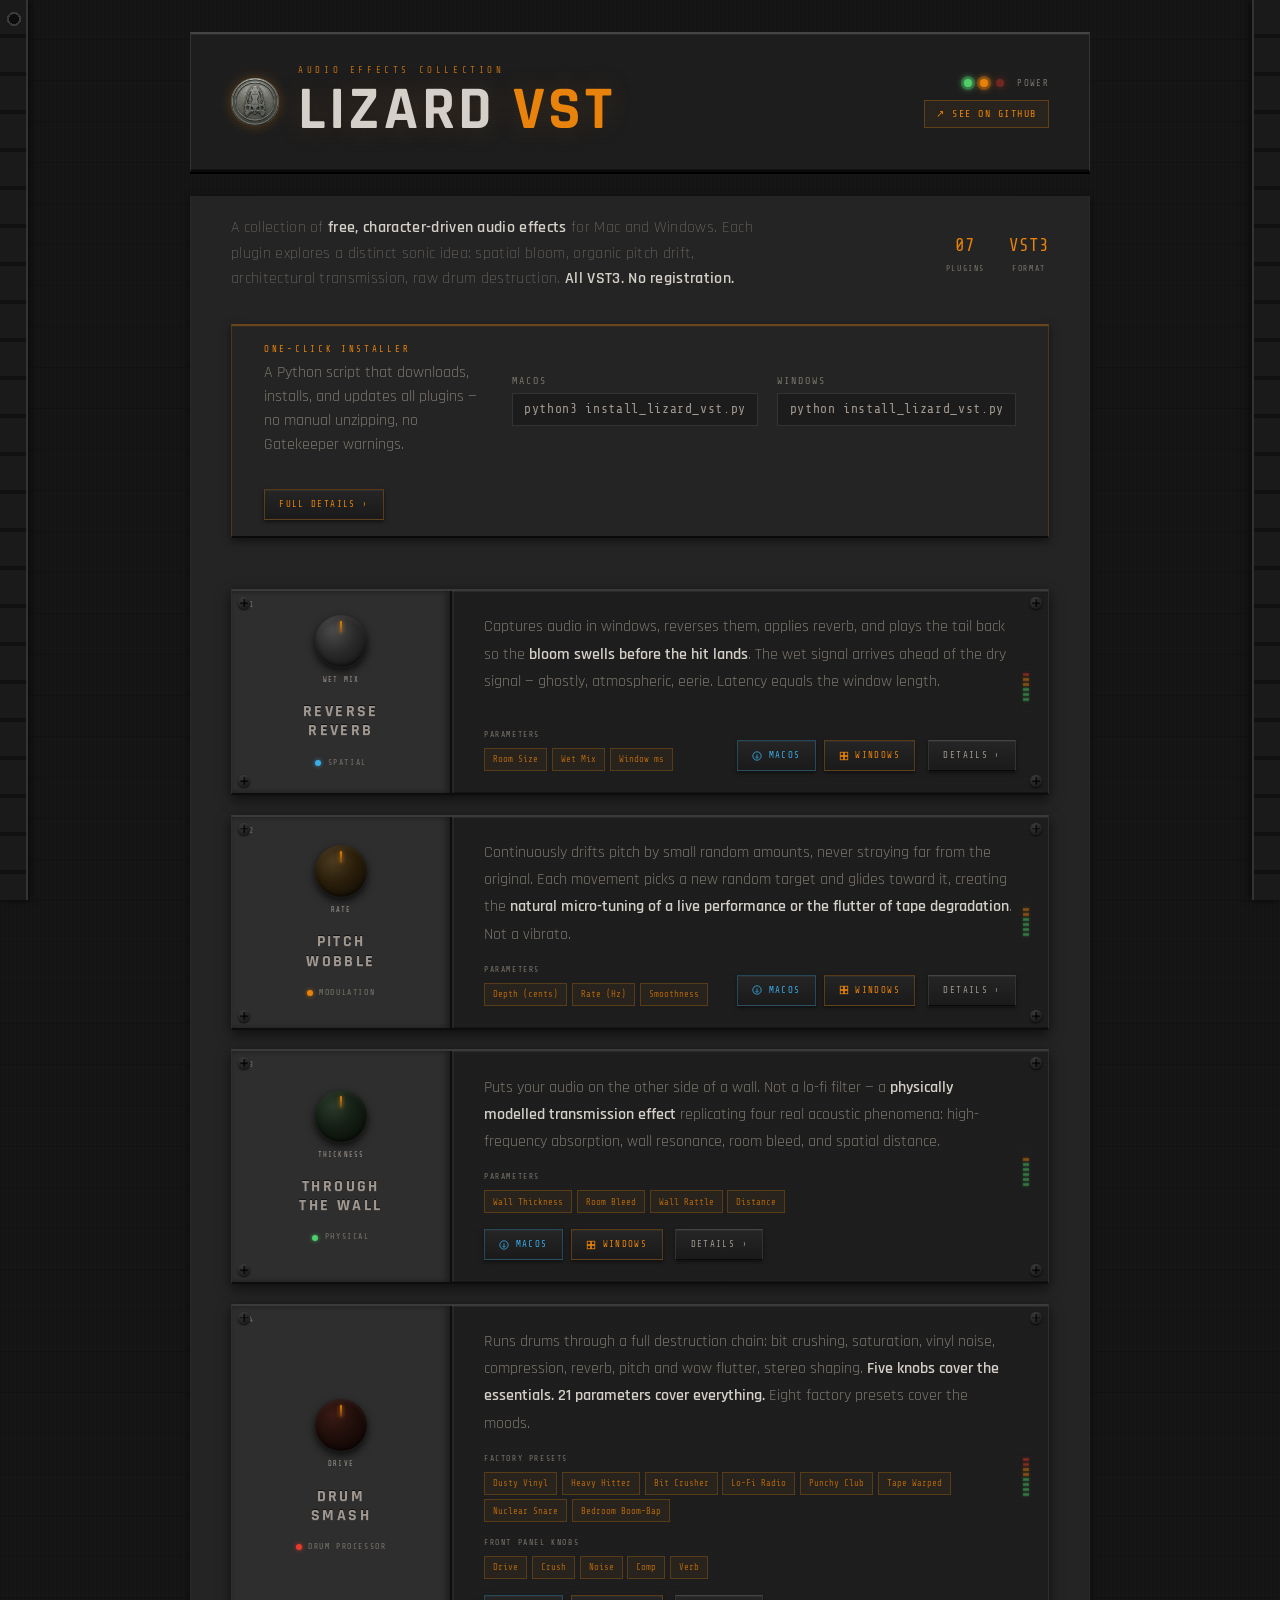
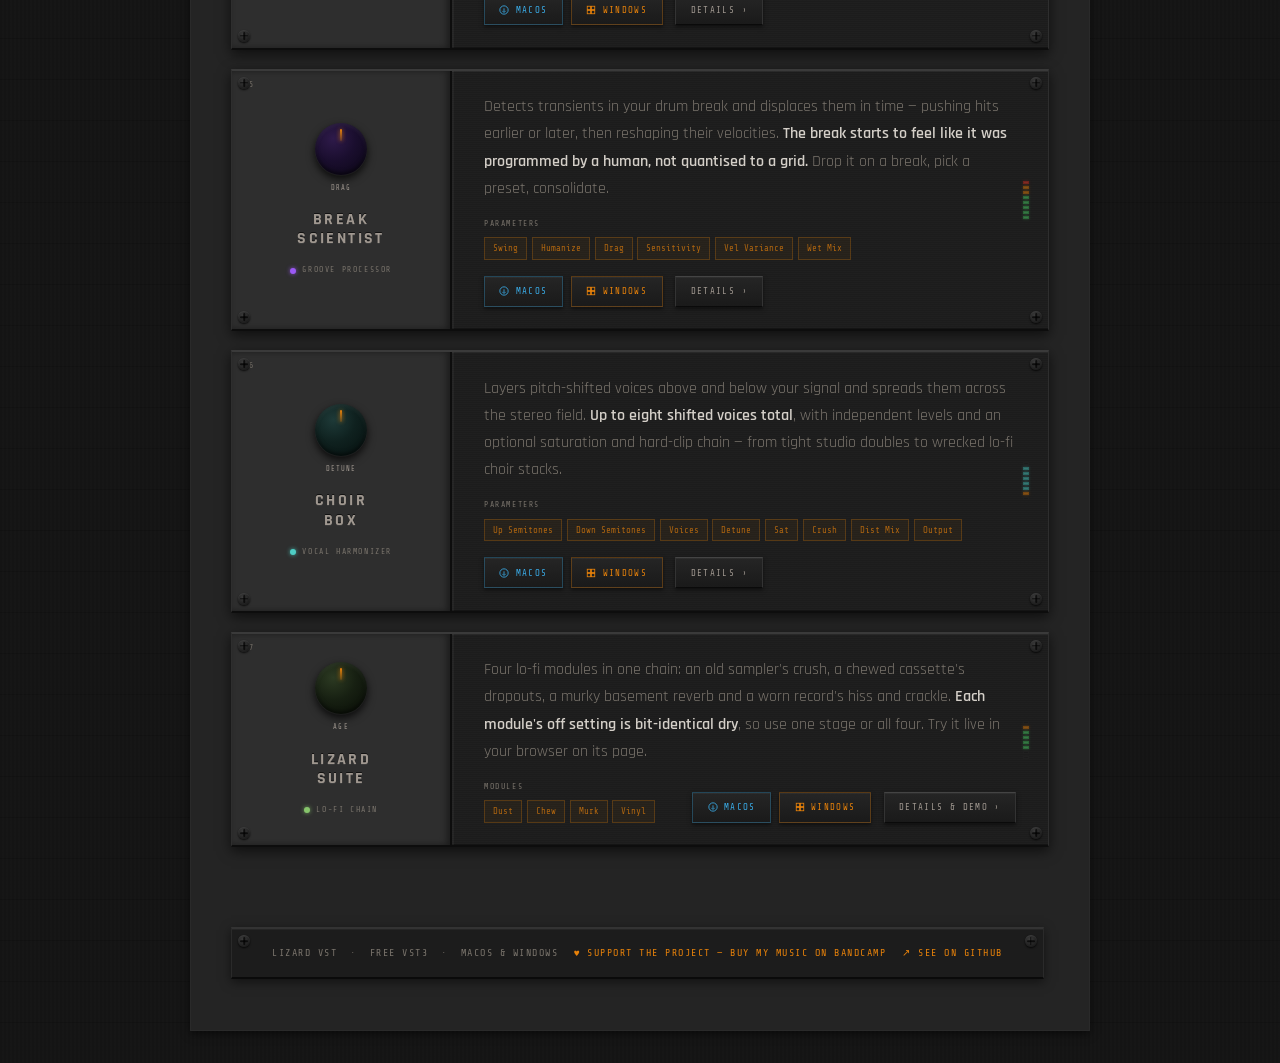
==== commit 2f8b857a: "docs(lizard_suite): add Lizard Suite page with a live in-browser demo - docs/lizard_suite.html: sign" ====
--- a/docs/index.html
+++ b/docs/index.html
@@ -43,7 +43,7 @@
       <strong>All VST3. No registration.</strong>
     </p>
     <div class="spec-row">
-      <div class="spec"><span class="spec-val">06</span><span class="spec-label">Plugins</span></div>
+      <div class="spec"><span class="spec-val">07</span><span class="spec-label">Plugins</span></div>
       <div class="spec"><span class="spec-val">VST3</span><span class="spec-label">Format</span></div>
   </div>
 
@@ -414,6 +414,62 @@
       </div>
     </div>
 
+    <!-- LIZARD SUITE -->
+    <div class="module">
+      <div class="screw tl"></div><div class="screw tr"></div>
+      <div class="screw bl"></div><div class="screw br"></div>
+      <div class="module-inner">
+        <div class="module-face" data-num="07">
+          <div class="knob-wrap">
+            <div class="knob" style="background:radial-gradient(circle at 35% 30%,#2c3a22 0%,#172012 45%,#070b05 100%);"></div>
+            <span class="knob-label">Age</span>
+          </div>
+          <div class="module-name-wrap">
+            <div class="module-name">Lizard<br>Suite</div>
+          </div>
+          <div class="cat-badge">
+            <div class="cat-dot" style="background:#86c46b;box-shadow:0 0 4px rgba(134,196,107,0.8);"></div>
+            Lo-Fi Chain
+          </div>
+        </div>
+        <div class="module-content">
+          <p class="module-desc">
+            Four lo-fi modules in one chain: an old sampler's crush, a chewed cassette's dropouts, a murky basement reverb and a worn record's hiss and crackle. <strong>Each module's off setting is bit-identical dry</strong>, so use one stage or all four. Try it live in your browser on its page.
+          </p>
+          <div class="module-bottom">
+            <div class="params-group">
+              <p class="params-label">Modules</p>
+              <div class="params">
+                <span class="param">Dust</span>
+                <span class="param">Chew</span>
+                <span class="param">Murk</span>
+                <span class="param">Vinyl</span>
+              </div>
+            </div>
+            <div class="dl-row">
+              <a class="dl-btn mac" href="https://github.com/Ricardo-Silva91/vst_playground/releases/download/lizard_suite-latest/Lizard_Suite.vst3_Mac.zip">
+                <svg width="10" height="10" viewBox="0 0 24 24" fill="none" stroke="currentColor" stroke-width="2"><path d="M12 2a10 10 0 1 1 0 20A10 10 0 0 1 12 2z"/><path d="M12 8v8M8 14l4 4 4-4"/></svg>macOS
+              </a>
+              <a class="dl-btn win" href="https://github.com/Ricardo-Silva91/vst_playground/releases/download/lizard_suite-latest/Lizard_Suite.vst3_Windows.zip">
+                <svg width="10" height="10" viewBox="0 0 24 24" fill="none" stroke="currentColor" stroke-width="2"><rect x="3" y="3" width="8" height="8"/><rect x="13" y="3" width="8" height="8"/><rect x="3" y="13" width="8" height="8"/><rect x="13" y="13" width="8" height="8"/></svg>Windows
+              </a>
+              <a class="dl-btn" href="lizard_suite.html" style="color:var(--silk);margin-left:0.3rem;">Details &amp; demo &#8250;</a>
+            </div>
+          </div>
+        </div>
+      </div>
+      <div class="vu-wrap">
+        <div class="vu-seg"></div>
+        <div class="vu-seg on-amber"></div>
+        <div class="vu-seg on-green"></div>
+        <div class="vu-seg on-green"></div>
+        <div class="vu-seg on-green"></div>
+        <div class="vu-seg on-green"></div>
+        <div class="vu-seg"></div>
+        <div class="vu-seg"></div>
+      </div>
+    </div>
+
   </div><!-- /modules -->
 
   <footer>
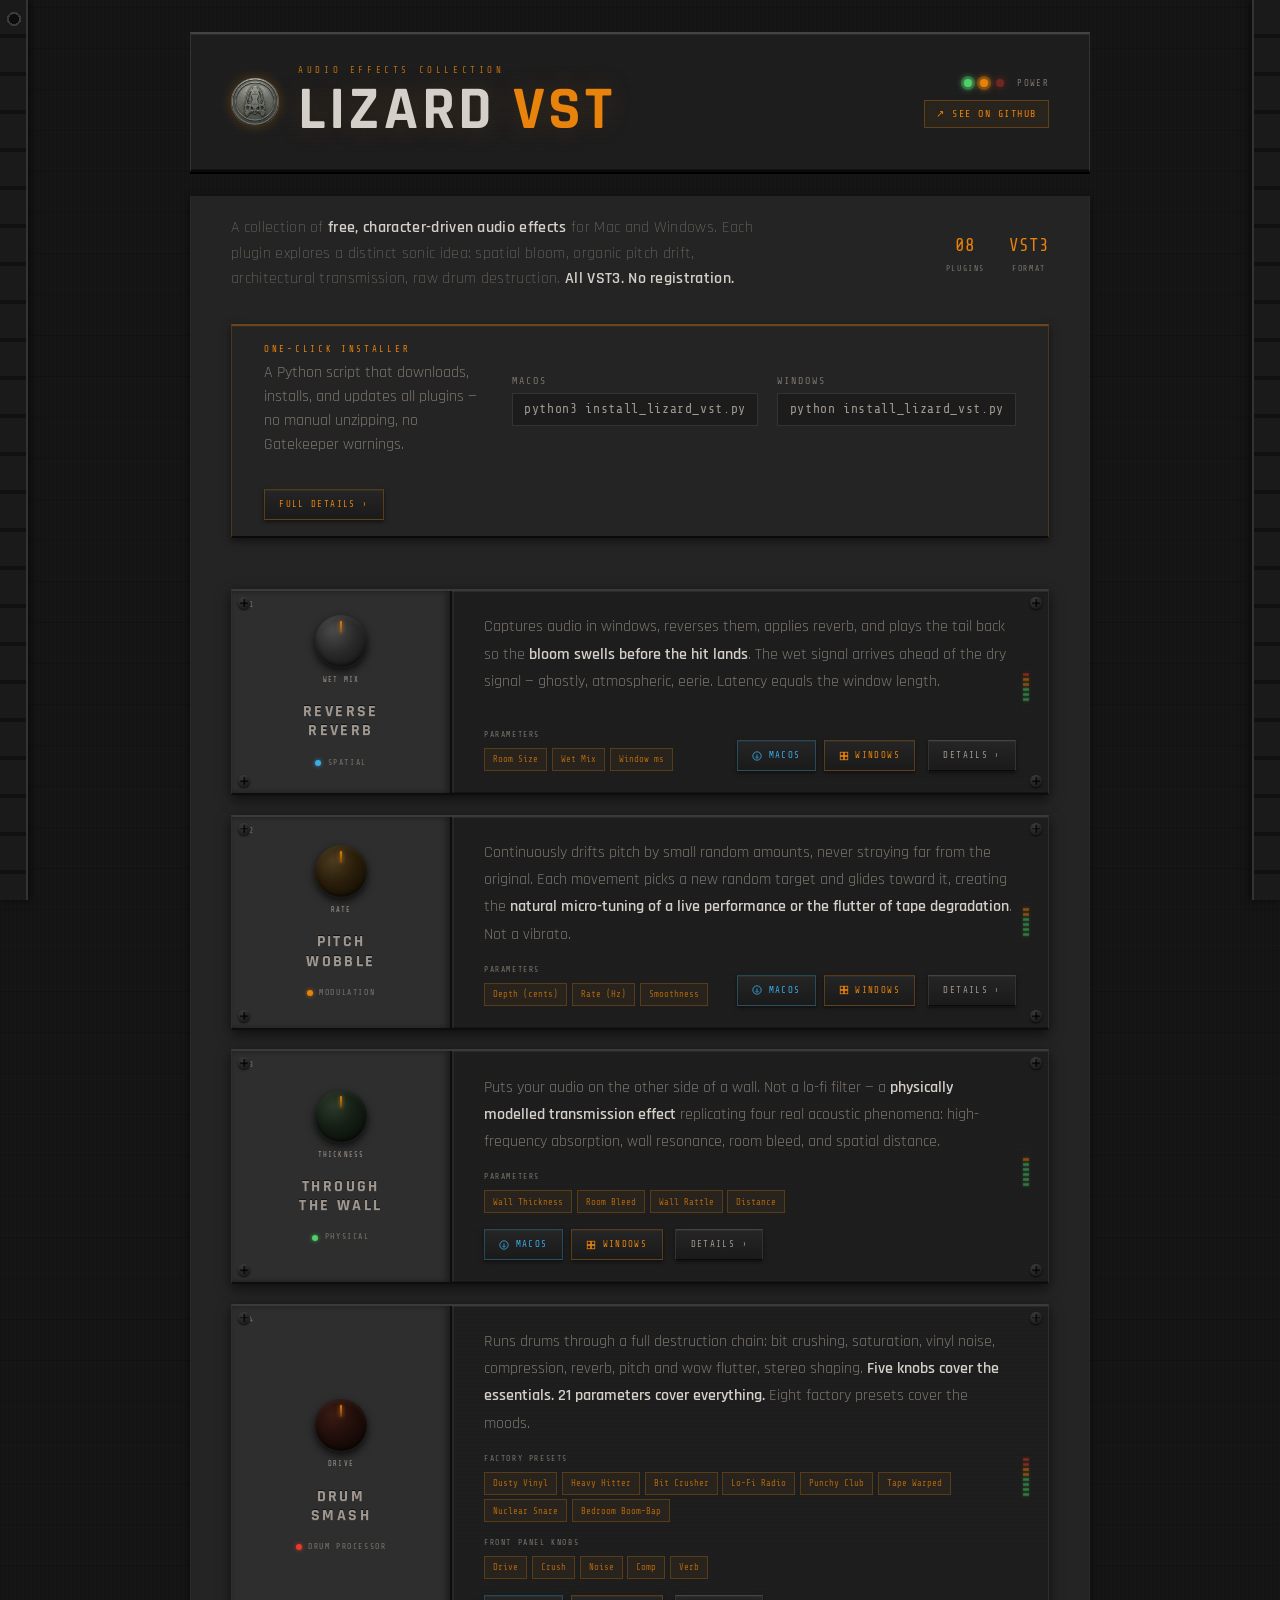
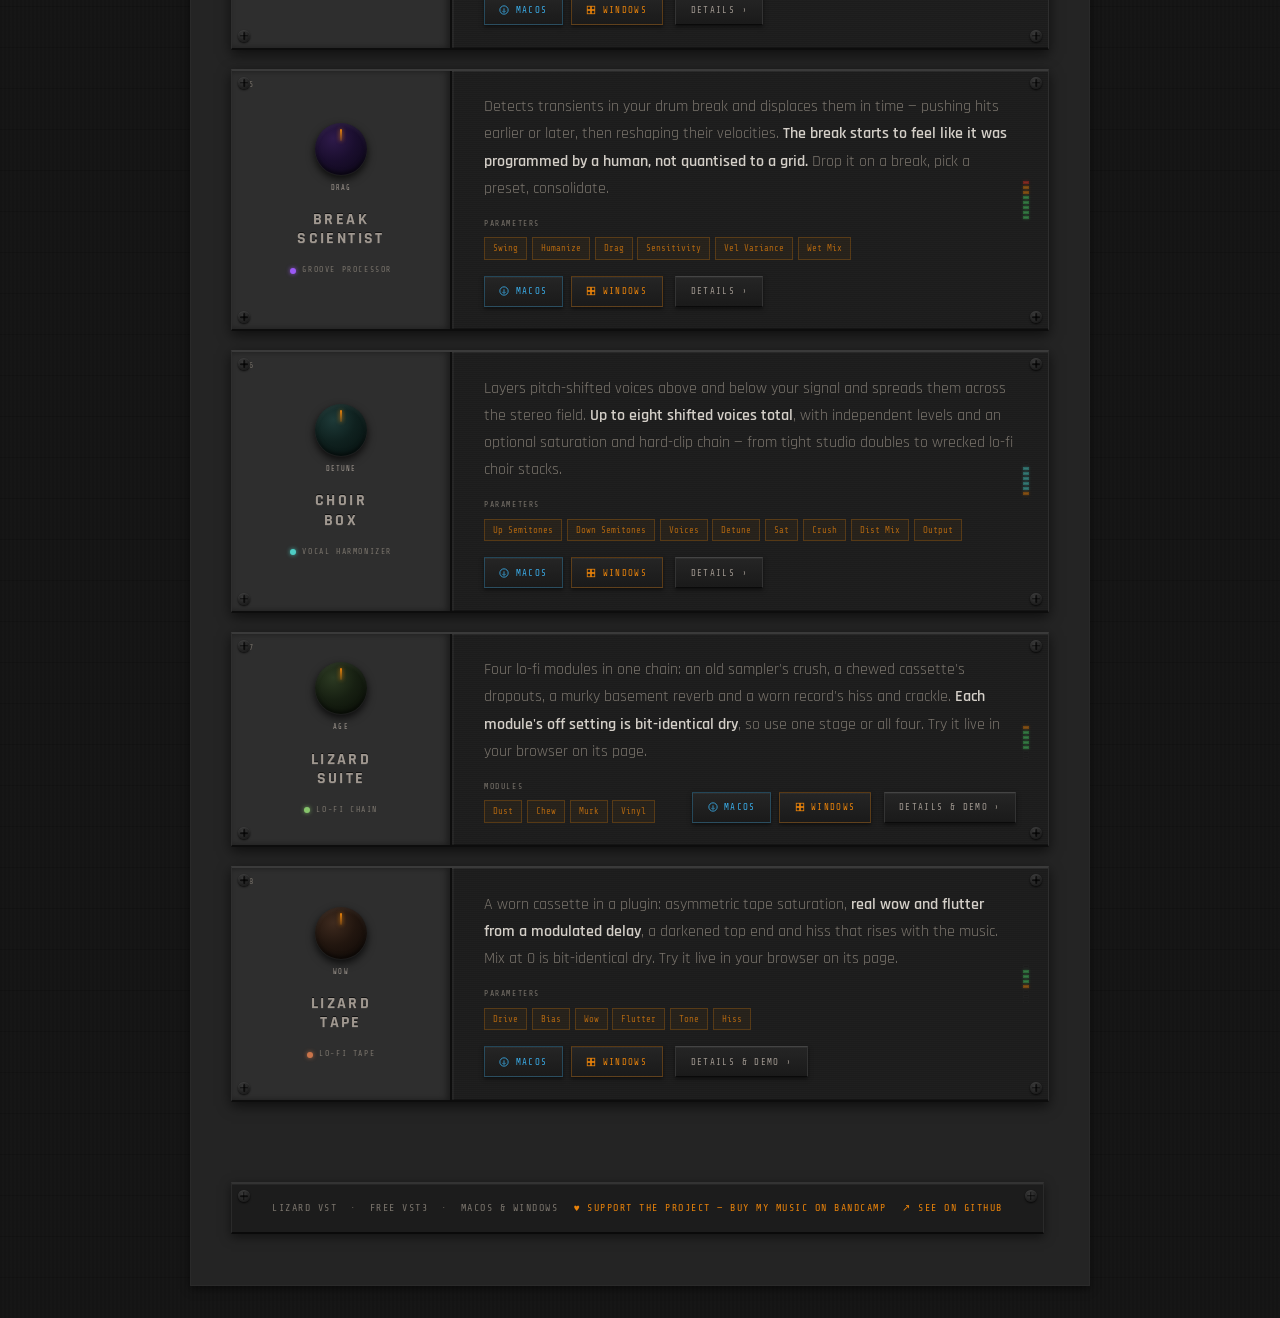
==== commit 1d22f9ea: "docs(lizard_tape): add Lizard Tape page with a live in-browser demo - docs/lizard_tape.html: signal " ====
--- a/docs/index.html
+++ b/docs/index.html
@@ -43,7 +43,7 @@
       <strong>All VST3. No registration.</strong>
     </p>
     <div class="spec-row">
-      <div class="spec"><span class="spec-val">07</span><span class="spec-label">Plugins</span></div>
+      <div class="spec"><span class="spec-val">08</span><span class="spec-label">Plugins</span></div>
       <div class="spec"><span class="spec-val">VST3</span><span class="spec-label">Format</span></div>
   </div>
 
@@ -470,6 +470,64 @@
       </div>
     </div>
 
+    <!-- LIZARD TAPE -->
+    <div class="module">
+      <div class="screw tl"></div><div class="screw tr"></div>
+      <div class="screw bl"></div><div class="screw br"></div>
+      <div class="module-inner">
+        <div class="module-face" data-num="08">
+          <div class="knob-wrap">
+            <div class="knob" style="background:radial-gradient(circle at 35% 30%,#3e2a1e 0%,#22160f 45%,#0b0705 100%);"></div>
+            <span class="knob-label">Wow</span>
+          </div>
+          <div class="module-name-wrap">
+            <div class="module-name">Lizard<br>Tape</div>
+          </div>
+          <div class="cat-badge">
+            <div class="cat-dot" style="background:#c9744a;box-shadow:0 0 4px rgba(201,116,74,0.8);"></div>
+            Lo-Fi Tape
+          </div>
+        </div>
+        <div class="module-content">
+          <p class="module-desc">
+            A worn cassette in a plugin: asymmetric tape saturation, <strong>real wow and flutter from a modulated delay</strong>, a darkened top end and hiss that rises with the music. Mix at 0 is bit-identical dry. Try it live in your browser on its page.
+          </p>
+          <div class="module-bottom">
+            <div class="params-group">
+              <p class="params-label">Parameters</p>
+              <div class="params">
+                <span class="param">Drive</span>
+                <span class="param">Bias</span>
+                <span class="param">Wow</span>
+                <span class="param">Flutter</span>
+                <span class="param">Tone</span>
+                <span class="param">Hiss</span>
+              </div>
+            </div>
+            <div class="dl-row">
+              <a class="dl-btn mac" href="https://github.com/Ricardo-Silva91/vst_playground/releases/download/lizard_tape-latest/Lizard_Tape.vst3_Mac.zip">
+                <svg width="10" height="10" viewBox="0 0 24 24" fill="none" stroke="currentColor" stroke-width="2"><path d="M12 2a10 10 0 1 1 0 20A10 10 0 0 1 12 2z"/><path d="M12 8v8M8 14l4 4 4-4"/></svg>macOS
+              </a>
+              <a class="dl-btn win" href="https://github.com/Ricardo-Silva91/vst_playground/releases/download/lizard_tape-latest/Lizard_Tape.vst3_Windows.zip">
+                <svg width="10" height="10" viewBox="0 0 24 24" fill="none" stroke="currentColor" stroke-width="2"><rect x="3" y="3" width="8" height="8"/><rect x="13" y="3" width="8" height="8"/><rect x="3" y="13" width="8" height="8"/><rect x="13" y="13" width="8" height="8"/></svg>Windows
+              </a>
+              <a class="dl-btn" href="lizard_tape.html" style="color:var(--silk);margin-left:0.3rem;">Details &amp; demo &#8250;</a>
+            </div>
+          </div>
+        </div>
+      </div>
+      <div class="vu-wrap">
+        <div class="vu-seg"></div>
+        <div class="vu-seg on-green"></div>
+        <div class="vu-seg on-green"></div>
+        <div class="vu-seg on-green"></div>
+        <div class="vu-seg on-amber"></div>
+        <div class="vu-seg"></div>
+        <div class="vu-seg"></div>
+        <div class="vu-seg"></div>
+      </div>
+    </div>
+
   </div><!-- /modules -->
 
   <footer>
